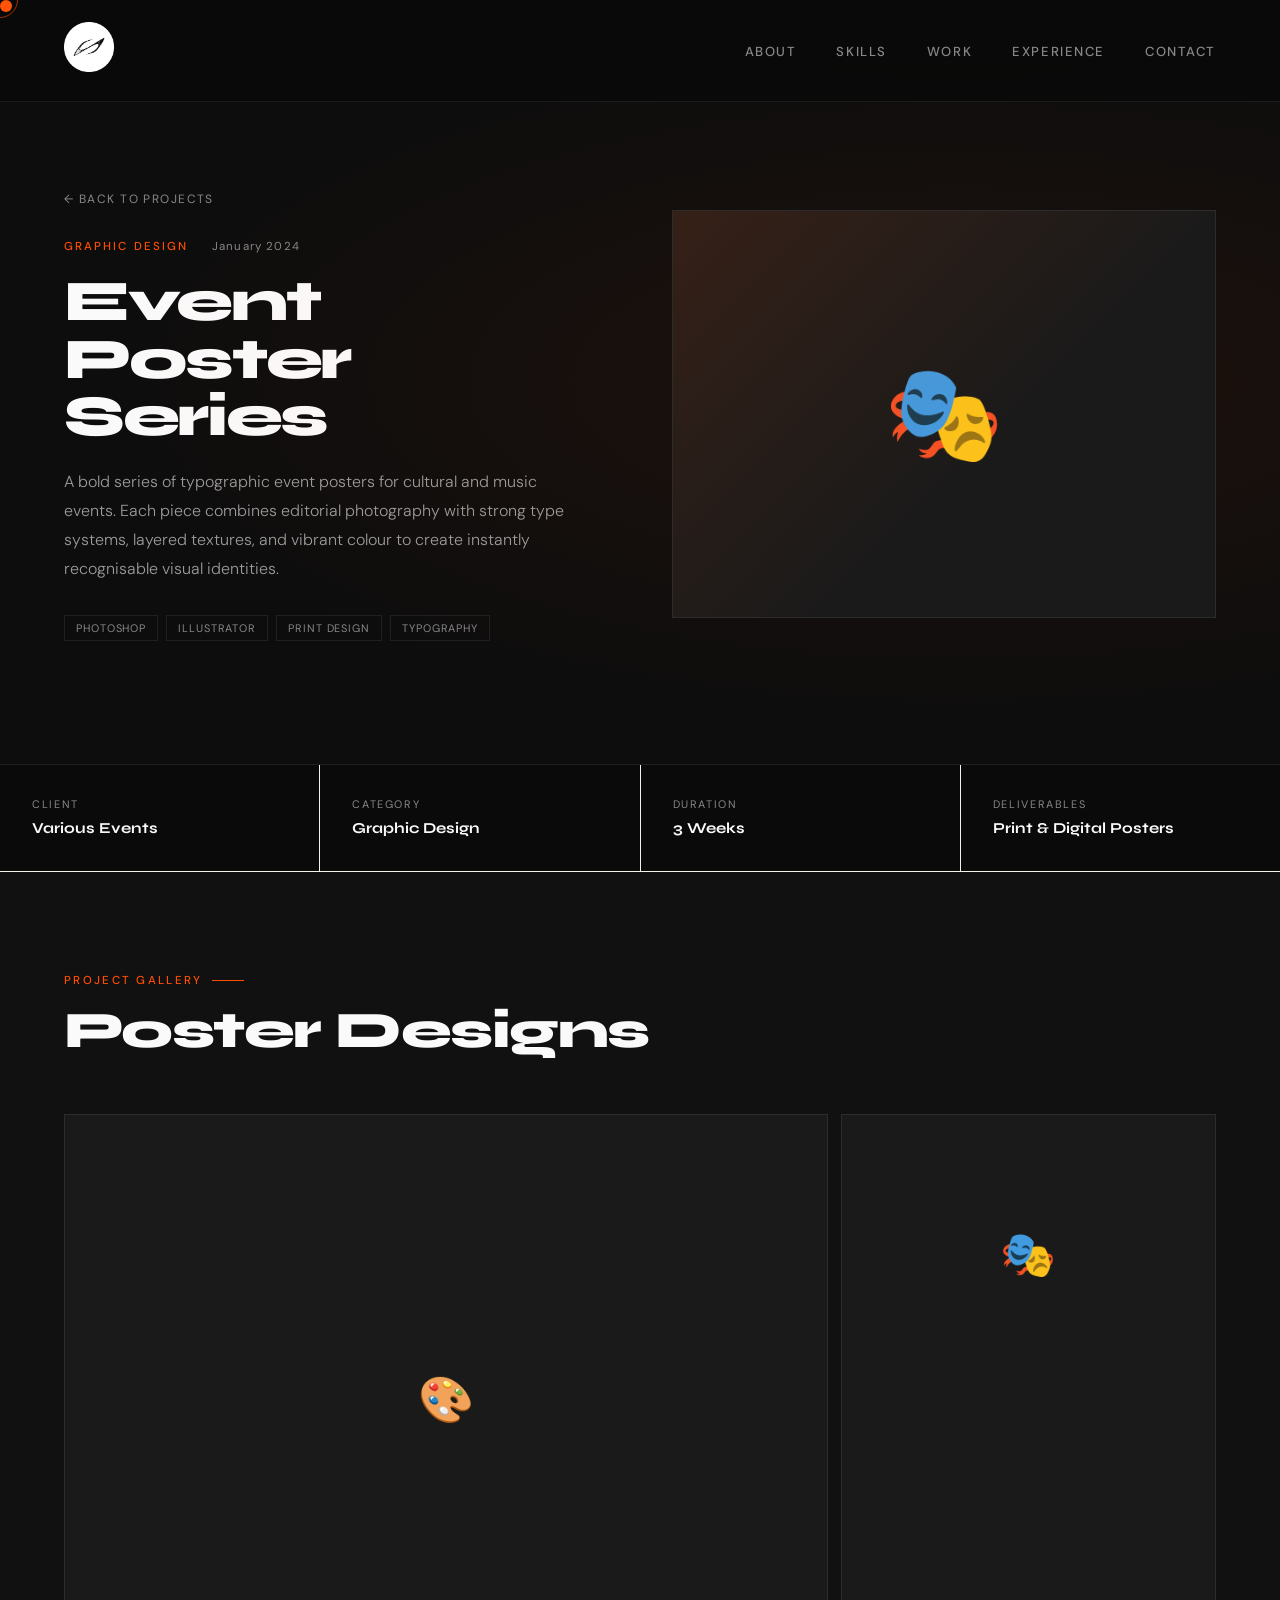
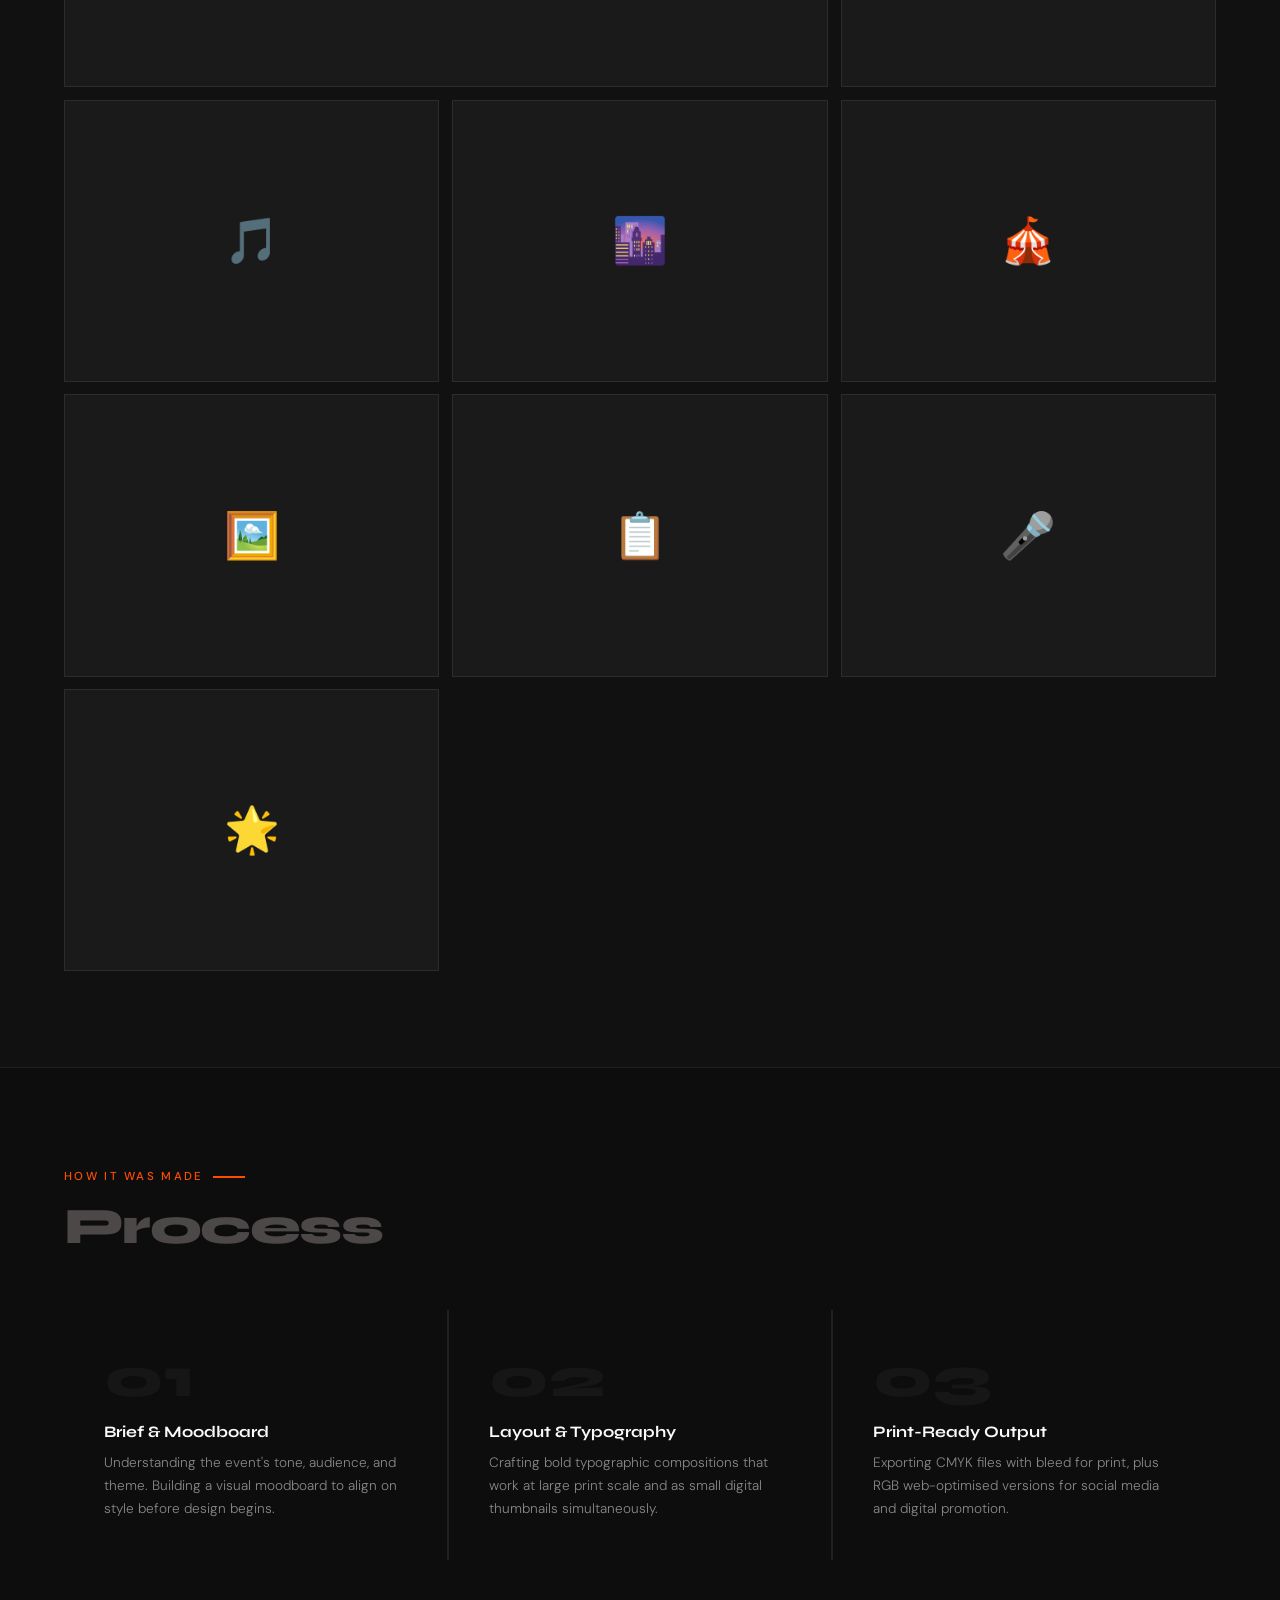
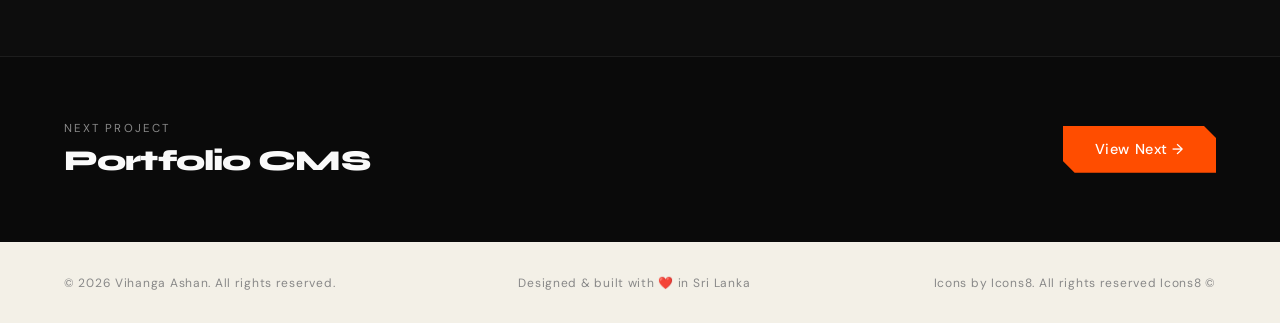
==== project-poster.html @ 842a8f04 "new project htmls" ====
<!DOCTYPE html>
<html lang="en">
<head>
  <meta charset="UTF-8">
  <meta name="viewport" content="width=device-width, initial-scale=1.0">
  <title>Event Poster Series — Vihanga Ashan</title>
  <link href="https://fonts.googleapis.com/css2?family=Syne:wght@400;700;800&family=DM+Sans:ital,wght@0,300;0,400;0,500;1,300&display=swap" rel="stylesheet">
  <link rel="stylesheet" href="stylem.css">
  <link rel="stylesheet" href="project-page.css">
  <link rel="icon" type="image/png" href="Asset 1.png">
</head>
<body>

  <div class="cursor" id="cursor"></div>
  <div class="cursor-ring" id="cursorRing"></div>

  <nav>
    <a href="index.html" class="nav-logo"><img src="Asset 1.png" width="50px" height="50px"></a>
    <ul class="nav-links" id="navLinks">
      <li><a href="index.html#about" onclick="closeMenu()">About</a></li>
      <li><a href="index.html#skills" onclick="closeMenu()">Skills</a></li>
      <li><a href="index.html#projects" onclick="closeMenu()">Work</a></li>
      <li><a href="index.html#experience" onclick="closeMenu()">Experience</a></li>
      <li><a href="index.html#contact" onclick="closeMenu()">Contact</a></li>
    </ul>
    <button class="hamburger" id="hamburger" aria-label="Toggle menu">
      <span></span><span></span><span></span>
    </button>
  </nav>

  <!-- PROJECT HERO -->
  <header class="pj-hero">
    <div class="pj-hero-inner">
      <a href="index.html#projects" class="pj-back">← Back to Projects</a>
      <div class="pj-meta">
        <span class="pj-type">Graphic Design</span>
        <span class="pj-date">January 2024</span>
      </div>
      <h1 class="pj-title">Event Poster Series</h1>
      <p class="pj-desc">A bold series of typographic event posters for cultural and music events. Each piece combines editorial photography with strong type systems, layered textures, and vibrant colour to create instantly recognisable visual identities.</p>
      <div class="pj-tags"><span class="project-tag">Photoshop</span> <span class="project-tag">Illustrator</span> <span class="project-tag">Print Design</span> <span class="project-tag">Typography</span></div>
    </div>
    <div class="pj-cover">🎭</div>
  </header>

  <!-- OVERVIEW -->
  <div class="pj-overview">
    <div class="pj-ov-item"><div class="pj-ov-label">Client</div><div class="pj-ov-val">Various Events</div></div>
<div class="pj-ov-item"><div class="pj-ov-label">Category</div><div class="pj-ov-val">Graphic Design</div></div>
<div class="pj-ov-item"><div class="pj-ov-label">Duration</div><div class="pj-ov-val">3 Weeks</div></div>
<div class="pj-ov-item"><div class="pj-ov-label">Deliverables</div><div class="pj-ov-val">Print & Digital Posters</div></div>
  </div>

  <!-- GALLERY -->
  <section class="pj-gallery-section">
    <div class="section-label">Project Gallery</div>
    <h2 class="section-title pj-gallery-title">Poster Designs</h2>
    <div class="pj-gallery">
      <div class="pj-gallery-item" onclick="openLb(0,galleryItems)" title="Music Festival Poster — Main"><div class="pj-gallery-inner">🎨</div><div class="pj-gallery-cap">Music Festival Poster — Main</div></div>
<div class="pj-gallery-item" onclick="openLb(1,galleryItems)" title="Theatre Night Poster"><div class="pj-gallery-inner">🎭</div><div class="pj-gallery-cap">Theatre Night Poster</div></div>
<div class="pj-gallery-item" onclick="openLb(2,galleryItems)" title="Concert Series — Vol. 1"><div class="pj-gallery-inner">🎵</div><div class="pj-gallery-cap">Concert Series — Vol. 1</div></div>
<div class="pj-gallery-item" onclick="openLb(3,galleryItems)" title="City Arts Poster"><div class="pj-gallery-inner">🌆</div><div class="pj-gallery-cap">City Arts Poster</div></div>
<div class="pj-gallery-item" onclick="openLb(4,galleryItems)" title="Cultural Fair Poster"><div class="pj-gallery-inner">🎪</div><div class="pj-gallery-cap">Cultural Fair Poster</div></div>
<div class="pj-gallery-item" onclick="openLb(5,galleryItems)" title="Art Exhibition Flyer"><div class="pj-gallery-inner">🖼️</div><div class="pj-gallery-cap">Art Exhibition Flyer</div></div>
<div class="pj-gallery-item" onclick="openLb(6,galleryItems)" title="Event Program Cover"><div class="pj-gallery-inner">📋</div><div class="pj-gallery-cap">Event Program Cover</div></div>
<div class="pj-gallery-item" onclick="openLb(7,galleryItems)" title="Open Mic Night Poster"><div class="pj-gallery-inner">🎤</div><div class="pj-gallery-cap">Open Mic Night Poster</div></div>
<div class="pj-gallery-item" onclick="openLb(8,galleryItems)" title="Gala Dinner Invitation"><div class="pj-gallery-inner">🌟</div><div class="pj-gallery-cap">Gala Dinner Invitation</div></div>
    </div>
  </section>

  <!-- PROCESS -->
  <section class="pj-process-section">
    <div class="section-label">How It Was Made</div>
    <h2 class="section-title">Process</h2>
    <div class="pj-process-grid">
      <div class="pj-step"><div class="pj-step-num">01</div><div class="pj-step-title">Brief & Moodboard</div><div class="pj-step-desc">Understanding the event's tone, audience, and theme. Building a visual moodboard to align on style before design begins.</div></div>
<div class="pj-step"><div class="pj-step-num">02</div><div class="pj-step-title">Layout & Typography</div><div class="pj-step-desc">Crafting bold typographic compositions that work at large print scale and as small digital thumbnails simultaneously.</div></div>
<div class="pj-step"><div class="pj-step-num">03</div><div class="pj-step-title">Print-Ready Output</div><div class="pj-step-desc">Exporting CMYK files with bleed for print, plus RGB web-optimised versions for social media and digital promotion.</div></div>
    </div>
  </section>

  <!-- NEXT PROJECT -->
  <div class="pj-next">
    <div>
      <div class="pj-next-label">Next Project</div>
      <div class="pj-next-title">Portfolio CMS</div>
    </div>
    <a href="project-cms.html" class="btn-primary">View Next →</a>
  </div>

  <!-- LIGHTBOX -->
  <div class="pj-lightbox" id="lightbox" onclick="closeLightbox()">
    <button class="pj-lb-close" onclick="closeLightbox()">✕</button>
    <button class="pj-lb-prev" onclick="event.stopPropagation();shiftLb(-1)">‹</button>
    <div class="pj-lb-img" id="lbImg"></div>
    <button class="pj-lb-next" onclick="event.stopPropagation();shiftLb(1)">›</button>
    <div class="pj-lb-caption" id="lbCaption"></div>
  </div>

  <footer>
    <p>© 2026 Vihanga Ashan. All rights reserved.</p>
    <p>Designed &amp; built with ❤️ in Sri Lanka</p>
    <p>Icons by Icons8. All rights reserved Icons8 &copy;</p>
  </footer>

  
<script>const galleryItems = [{"emoji": "\ud83c\udfa8", "caption": "Music Festival Poster \u2014 Main"}, {"emoji": "\ud83c\udfad", "caption": "Theatre Night Poster"}, {"emoji": "\ud83c\udfb5", "caption": "Concert Series \u2014 Vol. 1"}, {"emoji": "\ud83c\udf06", "caption": "City Arts Poster"}, {"emoji": "\ud83c\udfaa", "caption": "Cultural Fair Poster"}, {"emoji": "\ud83d\uddbc\ufe0f", "caption": "Art Exhibition Flyer"}, {"emoji": "\ud83d\udccb", "caption": "Event Program Cover"}, {"emoji": "\ud83c\udfa4", "caption": "Open Mic Night Poster"}, {"emoji": "\ud83c\udf1f", "caption": "Gala Dinner Invitation"}];</script>
<script src="por.js"></script>
  <script src="project-page.js"></script>
</body>
</html>
---- stylem.css ----
*, *::before, *::after { box-sizing: border-box; margin: 0; padding: 0; }

  :root {
    --charcoal: #2a2529;
    --paleivory: #F3F0E7;
    --valco: #b2b0aa;
    --accent: #ff4d00;
    --cloudwhite: #fafafa;
    --accent2: #ffd700;
    --muted: #2a2a2a;
    --gray: #888;
    --card-bg: #111;
    --border: rgba(255,255,255,0.08);
  }

  html { scroll-behavior: smooth; }

  body {
    font-family: 'DM Sans', sans-serif;
    background: var(--paleivory);
    color: var(--charcoal);
    overflow-x: hidden;
    cursor: none;
  }

  /* Custom cursor */
  .cursor {
    width: 12px; height: 12px;
    background: var(--accent);
    border-radius: 50%;
    position: fixed;
    pointer-events: none;
    z-index: 9999;
    transition: transform 0.1s ease;
    mix-blend-mode: screen;
  }
  .cursor-ring {
    width: 36px; height: 36px;
    border: 1.5px solid var(--accent);
    border-radius: 50%;
    position: fixed;
    pointer-events: none;
    z-index: 9998;
    transition: all 0.18s ease;
    opacity: 0.6;
  }

  /* Nav */
  nav {
    position: fixed; top: 0; left: 0; right: 0;
    z-index: 100;
    display: flex; justify-content: space-between; align-items: center;
    padding: 1.4rem 4rem;
    background: rgba(10,10,10,0.85);
    backdrop-filter: blur(12px);
    -webkit-backdrop-filter: blur(12px);
    border-bottom: 1px solid var(--border);
  }
  .nav-logo {
    font-family: 'Syne', sans-serif;
    font-size: 1.3rem;
    font-weight: 800;
    letter-spacing: -0.02em;
    color: var(--white);
    text-decoration: none;
  }
  .nav-logo span { color: var(--accent); }
  .nav-links { display: flex; gap: 2.5rem; list-style: none; }
  .nav-links a {
    font-size: 0.82rem;
    font-weight: 500;
    letter-spacing: 0.12em;
    text-transform: uppercase;
    color: var(--gray);
    text-decoration: none;
    transition: color 0.2s;
  }
  .nav-links a:hover { color: var(--accent); }

  /* Hamburger for mobile */
  .hamburger {
    display: none;
    flex-direction: column;
    gap: 5px;
    background: none;
    border: none;
    cursor: pointer;
    padding: 4px;
  }
  .hamburger span {
    display: block;
    width: 24px; height: 1.5px;
    background: var(--white);
    transition: all 0.3s;
  }

  /* Hero */
  .hero {
    min-height: 100vh;
    display: flex; align-items: center;
    padding: 8rem 4rem 4rem;
    position: relative;
    overflow: hidden;
  }
  .hero-bg-png {
    position: absolute;
    top: 39%;
    left: 34%;
    transform: translate(-50%, -50%);
    
    width: 521px;
    height: 283px;

    background: url("background.png") no-repeat center/cover;
    
    white-space: nowrap;
    pointer-events: none;
    letter-spacing: -0.04em;
    user-select: none;
}
/* Tablet */
@media (max-width: 900px) {
  .hero-bg-png {
    width: min(90vw, 420px);
    height: calc(min(90vw, 420px) * (283 / 521));
    top: auto;
    bottom: 6%;
    left: 50%;
    transform: translateX(-50%);
    opacity: 0.45;
  }
}
@media (max-width: 414px) {
  .hero-bg-png {
    width: 340px;
    height: calc(340px * (283 / 521)); /* = ~184px */
    bottom: 4%;
    left: 50%;
    transform: translateX(-50%);
    opacity: 0.3;
  }
}

/* Mobile */
@media (max-width: 600px) {
  .hero-bg-png {
    width: min(95vw, 340px);
    height: calc(min(95vw, 340px) * (283 / 521));
    bottom: 4%;
    right: 100%;
    opacity: 0.3;
  }
}

/* Small mobile */
@media (max-width: 380px) {
  .hero-bg-png {
    width: 92vw;
    height: calc(92vw * (283 / 521));
    bottom: 50%;
    opacity: 0.2;
  }
}

.hero-bg-png::before {
    content: "";
    position: absolute;
    top: 0; left: 0;
    width: 100%; height: 100%;
    background-color: rgba(255, 255, 255, 0); /* white overlay with 10% opacity */
}

  .hero-content { position: relative; z-index: 2; max-width: 900px; }
  .hero-tag {
    display: inline-flex; align-items: center; gap: 0.5rem;
    font-size: 0.75rem;
    letter-spacing: 0.18em;
    text-transform: uppercase;
    color: var(--accent);
    margin-bottom: 2rem;
    font-weight: 500;
  }
  .hero-tag::before {
    content: '';
    display: block;
    width: 24px; height: 1.5px;
    background: var(--accent);
  }
  .hero-name {
    font-family: 'Syne', sans-serif;
    font-size: clamp(3.5rem, 8vw, 8rem);
    font-weight: 800;
    line-height: 0.92;
    letter-spacing: -0.04em;
    margin-bottom: 1.5rem;
  }
  .hero-name .line2 { color: var(--accent); }
  .hero-desc {
    font-size: 1.1rem;
    color: var(--gray);
    max-width: 480px;
    line-height: 1.7;
    margin-bottom: 3rem;
    font-weight: 300;
  }
  .hero-cta { display: flex; gap: 1rem; align-items: center; flex-wrap: wrap; }
  .btn-primary {
    display: inline-flex; align-items: center; gap: 0.5rem;
    padding: 0.9rem 2rem;
    background: var(--accent);
    color: #fff;
    font-family: 'DM Sans', sans-serif;
    font-size: 0.9rem;
    font-weight: 500;
    text-decoration: none;
    letter-spacing: 0.04em;
    transition: all 0.22s ease;
    clip-path: polygon(0 0, calc(100% - 12px) 0, 100% 12px, 100% 100%, 12px 100%, 0 calc(100% - 12px));
  }
  .btn-primary:hover { background: var(--accent2); color: var(--black); transform: translateY(-2px); }
  .btn-secondary {
    display: inline-flex; align-items: center; gap: 0.5rem;
    padding: 0.9rem 2rem;
    border: 1.5px solid rgba(255,255,255,0.2);
    color: var(--white);
    font-family: 'DM Sans', sans-serif;
    font-size: 0.9rem;
    font-weight: 400;
    text-decoration: none;
    letter-spacing: 0.04em;
    transition: all 0.22s ease;
  }
  .btn-secondary:hover { border-color: var(--white); transform: translateY(-2px); }

  .hero-stats {
    margin: right 0px;
    right: 4rem; bottom: 4rem;
    display: flex; flex-direction: column; gap: 2rem;
    
  }
  .stat-item { text-align: right; }
  .stat-num {
    font-family: 'Syne', sans-serif;
    font-size: 4rem;
    font-weight: 800;
    color: var(--white);
    line-height: 1;
  }
  .stat-num span { color: var(--accent); }
  .stat-label { font-size: 0.75rem; letter-spacing: 0.1em; text-transform: uppercase; color: var(--gray); margin-top: 0.2rem; }
  .align {padding-right: 0%; padding-left: 28%;}

  /* Sections */
  section { padding: 7rem 4rem; }
  .section-label {
    display: inline-flex; align-items: center; gap: 0.6rem;
    font-size: 0.72rem;
    letter-spacing: 0.2em;
    text-transform: uppercase;
    color: var(--accent);
    font-weight: 500;
    margin-bottom: 1rem;
  }
  .section-label::after {
    content: '';
    display: block;
    width: 32px; height: 1.5px;
    background: var(--accent);
  }
  .section-title {
    font-family: 'Syne', sans-serif;
    font-size: clamp(2.2rem, 4vw, 3.8rem);
    font-weight: 800;
    letter-spacing: -0.03em;
    line-height: 1.05;
    margin-bottom: 3.5rem;
    color: #4c4848;
  }

  /* About */
  #about { background: #0d0d0d; }
  .about-grid {
    display: grid;
    grid-template-columns: 1fr 1fr;
    gap: 5rem;
    align-items: start;
  }
  .about-text p {
    font-size: 1.05rem;
    color: rgba(245,240,232,0.7);
    line-height: 1.8;
    font-weight: 300;
    margin-bottom: 1.5rem;
  }
  .about-text p strong { color: var(--white); font-weight: 500; }
  .about-facts { display: flex; flex-direction: column; gap: 1px; }
  .fact-row {
    display: flex; justify-content: space-between; align-items: baseline;
    padding: 1.1rem 0;
    border-bottom: 1px solid var(--border);
  }
  .fact-key { font-size: 0.78rem; letter-spacing: 0.1em; text-transform: uppercase; color: var(--paleivory); }
  .fact-val { font-size: 0.95rem; font-weight: 400; color: var(--valco); }
  .fact-val .tag {
    display: inline-block;
    padding: 0.2rem 0.6rem;
    background: rgba(255,77,0,0.12);
    border: 1px solid rgba(255,77,0,0.3);
    color: var(--accent);
    font-size: 0.72rem;
    letter-spacing: 0.08em;
    text-transform: uppercase;
    margin-left: 0.4rem;
  }

  /* Skills */
  #skills { background: var(--black); }
  .skills-grid {
    display: grid;
    grid-template-columns: repeat(3, 1fr);
    gap: 1.5px;
    background: var(--border);
    border: 1.5px solid var(--border);
  }
  .skill-card {
    background: var(--black);
    padding: 2.2rem;
    transition: background 0.25s ease;
    position: relative;
    overflow: hidden;
  }
  .skill-card::before {
    content: '';
    position: absolute;
    top: 0; left: 0;
    width: 3px; height: 0;
    background: var(--accent);
    transition: height 0.3s ease;
  }
  .skill-card:hover::before { height: 100%; }
  .skill-card:hover { background: #111; color: var(--paleivory); }
  .skill-icon { font-size: 1.8rem; margin-bottom: 1.2rem; }
  .skill-name {
    font-family: 'Syne', sans-serif;
    font-size: 1rem;
    font-weight: 700;
    margin-bottom: 0.6rem;
    color: var(--white);
  }
  .skill-desc { font-size: 0.82rem; color: var(--gray); line-height: 1.6; }
  .skill-bar-wrap { margin-top: 1rem; background: rgba(255,255,255,0.07); height: 2px; }
  .skill-bar {
    height: 100%;
    background: linear-gradient(90deg, var(--accent), var(--accent2));
    transition: width 1.5s cubic-bezier(0.4,0,0.2,1);
    width: 0;
  }

  /* Projects */
  #projects { background: #0a0a0a; }
  .projects-grid { display: grid; grid-template-columns: repeat(2, 1fr); gap: 2px; background: var(--border); }
  .project-card {
    background: var(--card-bg);
    padding: 2.5rem;
    position: relative;
    overflow: hidden;
    transition: background 0.25s;
  }
  .project-card.featured {
    grid-column: 1 / -1;
    display: grid;
    grid-template-columns: 1fr 1fr;
    gap: 3rem;
    align-items: center;
    padding: 3.5rem;
  }
  .project-card:hover { background: #161616; }
  .project-num {
    font-family: 'Syne', sans-serif;
    font-size: 4rem;
    font-weight: 800;
    color: #312f2c;
    line-height: 1;
    margin-bottom: 1.5rem;
  }
  .project-type {
    font-size: 0.7rem;
    letter-spacing: 0.15em;
    text-transform: uppercase;
    color: var(--accent);
    margin-bottom: 0.8rem;
    font-weight: 500;
  }
  .project-title {
    font-family: 'Syne', sans-serif;
    font-size: 1.5rem;
    font-weight: 700;
    letter-spacing: -0.02em;
    margin-bottom: 1rem;
    color: var(--cloudwhite);
    line-height: 1.2;
  }
  .featured .project-title { font-size: 2.2rem; }
  .project-desc { font-size: 0.88rem; color: var(--gray); line-height: 1.7; margin-bottom: 1.5rem; font-weight: 300; }
  .project-tags { display: flex; flex-wrap: wrap; gap: 0.5rem; }
  .project-tag {
    font-size: 0.68rem;
    letter-spacing: 0.08em;
    text-transform: uppercase;
    padding: 0.3rem 0.7rem;
    border: 1px solid var(--border);
    color: var(--gray);
  }
  .project-arrow {
    position: absolute;
    bottom: 2rem; right: 2rem;
    width: 40px; height: 40px;
    border: 1.5px solid var(--border);
    display: flex; align-items: center; justify-content: center;
    font-size: 1.1rem;
    color: var(--gray);
    transition: all 0.25s;
  }
  .project-card:hover .project-arrow { border-color: var(--accent); color: var(--accent); transform: translate(2px, -2px); }
  .project-preview {
    background: #1a1a1a;
    aspect-ratio: 16/9;
    display: flex; align-items: center; justify-content: center;
    font-size: 3rem;
    position: relative;
    overflow: hidden;
  }
  .project-preview::after {
    content: '';
    position: absolute;
    inset: 0;
    background: linear-gradient(135deg, rgba(255,77,0,0.15) 0%, transparent 60%);
  }

  /* Experience */
  #experience { background: #0d0d0d; }
  .exp-list { display: flex; flex-direction: column; }
  .exp-item {
    display: grid;
    grid-template-columns: 1fr 2fr auto;
    gap: 3rem;
    align-items: start;
    padding: 2.5rem 0;
    border-bottom: 1px solid var(--border);
  }
  .exp-item:first-child { border-top: 1px solid var(--border); }
  .exp-year {
    font-family: 'Syne', sans-serif;
    font-size: 0.8rem;
    letter-spacing: 0.08em;
    color: var(--gray);
    margin-top: 0.2rem;
    font-weight: 400;
  }
  .exp-role {
    font-family: 'Syne', sans-serif;
    font-size: 1.2rem;
    font-weight: 700;
    letter-spacing: -0.01em;
    color: var(--white);
    margin-bottom: 0.3rem;
  }
  .exp-company {
    font-size: 0.82rem;
    color: var(--accent);
    margin-bottom: 0.7rem;
    font-weight: 400;
    letter-spacing: 0.04em;
  }
  .exp-detail { font-size: 0.85rem; color: var(--gray); line-height: 1.6; font-weight: 300; }
  .exp-badge {
    font-size: 0.68rem;
    letter-spacing: 0.12em;
    text-transform: uppercase;
    padding: 0.35rem 0.8rem;
    border: 1px solid var(--border);
    color: var(--gray);
    align-self: start;
    white-space: nowrap;
  }

  /* Contact */
  #contact { background: var(--black); text-align: center; }
  .contact-inner { max-width: 700px; margin: 0 auto; }
  .contact-big {
    font-family: 'Syne', sans-serif;
    font-size: clamp(3rem, 7vw, 6rem);
    font-weight: 800;
    letter-spacing: -0.04em;
    line-height: 0.95;
    margin-bottom: 2rem;
  }
  .contact-big .highlight { color: var(--accent); }
  .contact-sub { font-size: 1rem; color: var(--gray); margin-bottom: 3rem; font-weight: 300; }
  .contact-links { display: flex; justify-content: center; gap: 1.5rem; flex-wrap: wrap; }
  .contact-link {
    display: inline-flex; align-items: center; gap: 0.5rem;
    font-size: 0.82rem;
    letter-spacing: 0.1em;
    text-transform: uppercase;
    color: var(--gray);
    text-decoration: none;
    transition: color 0.2s;
    padding-bottom: 0.2rem;
    border-bottom: 1px solid transparent;
  }
  .contact-link:hover { color: var(--white); border-bottom-color: var(--accent); }

  /* Footer */
  footer {
    padding: 2rem 4rem;
    border-top: 1px solid var(--border);
    display: flex; justify-content: space-between; align-items: center;
  }
  footer p { font-size: 0.75rem; letter-spacing: 0.06em; color: var(--gray); }
  footer a { color: var(--accent); text-decoration: none; }

  /* Animations */
  @keyframes fadeUp {
    from { opacity: 0; transform: translateY(30px); }
    to { opacity: 1; transform: translateY(0); }
  }
  .fade-up { animation: fadeUp 0.8s ease forwards; opacity: 0; }
  .delay-1 { animation-delay: 0.15s; }
  .delay-2 { animation-delay: 0.3s; }
  .delay-3 { animation-delay: 0.45s; }
  .delay-4 { animation-delay: 0.6s; }
  .delay-5 { animation-delay: 0.75s; }

  @keyframes fadeup1{
    from {opacity: 0;transform: translateY(40px);}
    to {opacity: 1; transform: translateY(0);}
  }
  .fade-up1{ animation: fadeup1 0.8s ease forwards;opacity: 0;}
  .delay-6 { animation-delay: 0.5s;}

  /* Scroll reveal */
  .reveal { opacity: 0; transform: translateY(24px); transition: opacity 0.7s ease, transform 0.7s ease; }
  .reveal.visible { opacity: 1; transform: none; }

  /* Responsive */
  @media (max-width: 900px) {
    nav { padding: 1.2rem 1.5rem; }
    .nav-links { display: none; }
    .hamburger { display: flex; }
    .nav-links.open {
      display: flex;
      flex-direction: column;
      position: fixed;
      top: 60px; left: 0; right: 0;
      background: rgba(10,10,10,0.97);
      padding: 2rem;
      gap: 1.5rem;
      border-bottom: 1px solid var(--border);
    }
    section { padding: 5rem 1.5rem; }
    .hero { padding: 6rem 1.5rem 3rem; }
    .hero-stats { position: static; flex-direction: row; justify-content: flex-start; margin-top: 3rem; gap: 2.5rem; }
    .stat-item { text-align: left; }
    .about-grid { grid-template-columns: 1fr; gap: 3rem; }
    .skills-grid { grid-template-columns: repeat(2, 1fr); }
    .projects-grid { grid-template-columns: 1fr; }
    .project-card.featured { grid-column: auto; grid-template-columns: 1fr; }
    .exp-item { grid-template-columns: 1fr; gap: 0.5rem; }
    .exp-badge { display: none; }
    footer { flex-direction: column; gap: 0.5rem; text-align: center; padding: 1.5rem; }
  }

  @media (max-width: 480px) {
    .skills-grid { grid-template-columns: 1fr; }
    .hero-name { font-size: 3rem; }
    .contact-big { font-size: 2.5rem; }
  }
.btn-download {
  display: inline-flex;
  align-items: center;
  gap: 0.5rem;
  padding: 0.9rem 2rem;
  border: 1.5px solid var(--accent);
  border-radius: 10px 0px 10px 0px;
  corner-shape: bevel;
  color: var(--accent);
  font-family: 'DM Sans', sans-serif;
  font-size: 0.9rem;
  font-weight: 500;
  text-decoration: none;
  letter-spacing: 0.04em;
  transition: all 0.22s ease;
}

.btn-download:hover {
  background: var(--accent);
  color: #fff;
  transform: translateY(-2px);
}

/* Project card as link */
a.project-card {
  text-decoration: none;
  color: inherit;
  display: block;
  cursor: pointer;
}
a.project-card.featured {
  display: grid;
}
---- project-page.css ----
/* ============================================
   PROJECT PAGE CSS — project-page.css
   Works on top of stylem.css
   ============================================ */

/* --- Hero --- */
.pj-hero {
  min-height: 85vh;
  display: grid;
  grid-template-columns: 1fr 1fr;
  align-items: center;
  gap: 4rem;
  padding: 9rem 4rem 5rem;
  background: #0d0d0d;
  border-bottom: 1px solid var(--border);
  position: relative;
  overflow: hidden;
}

.pj-hero::before {
  content: '';
  position: absolute;
  inset: 0;
  background: radial-gradient(ellipse at 75% 50%, rgba(255,77,0,0.07) 0%, transparent 65%);
  pointer-events: none;
}

.pj-back {
  display: inline-flex;
  align-items: center;
  gap: 0.4rem;
  font-size: 0.75rem;
  letter-spacing: 0.12em;
  text-transform: uppercase;
  color: var(--gray);
  text-decoration: none;
  margin-bottom: 2rem;
  transition: color 0.2s;
}
.pj-back:hover { color: var(--accent); }

.pj-meta {
  display: flex;
  align-items: center;
  gap: 1.5rem;
  margin-bottom: 1.2rem;
}

.pj-type {
  font-size: 0.72rem;
  letter-spacing: 0.18em;
  text-transform: uppercase;
  color: var(--accent);
  font-weight: 500;
}

.pj-date {
  font-size: 0.72rem;
  letter-spacing: 0.1em;
  color: var(--gray);
}

.pj-title {
  font-family: 'Syne', sans-serif;
  font-size: clamp(2.2rem, 4.5vw, 4.5rem);
  font-weight: 800;
  letter-spacing: -0.04em;
  line-height: 1.0;
  color: #fafafa;
  margin-bottom: 1.4rem;
}

.pj-desc {
  font-size: 1rem;
  color: rgba(250,250,250,0.6);
  line-height: 1.8;
  font-weight: 300;
  max-width: 500px;
  margin-bottom: 2rem;
}

.pj-tags {
  display: flex;
  flex-wrap: wrap;
  gap: 0.5rem;
}

.pj-cover {
  background: #1a1a1a;
  border: 1px solid var(--border);
  aspect-ratio: 4 / 3;
  display: flex;
  align-items: center;
  justify-content: center;
  font-size: 6rem;
  position: relative;
  overflow: hidden;
}
.pj-cover::after {
  content: '';
  position: absolute;
  inset: 0;
  background: linear-gradient(135deg, rgba(255,77,0,0.12) 0%, transparent 60%);
}
.pj-cover img {
  width: 100%; height: 100%;
  object-fit: cover;
}

/* --- Overview strip --- */
.pj-overview {
  display: grid;
  grid-template-columns: repeat(4, 1fr);
  gap: 1px;
  background: var(--border);
  border-bottom: 1px solid var(--border);
}

.pj-ov-item {
  background: #0a0a0a;
  padding: 2rem;
}

.pj-ov-label {
  font-size: 0.68rem;
  letter-spacing: 0.15em;
  text-transform: uppercase;
  color: var(--gray);
  margin-bottom: 0.5rem;
}

.pj-ov-val {
  font-family: 'Syne', sans-serif;
  font-size: 0.95rem;
  font-weight: 700;
  color: #fafafa;
  line-height: 1.3;
}

/* --- Gallery --- */
.pj-gallery-section {
  padding: 6rem 4rem;
  background: #111;
}

.pj-gallery-title {
  color: #fafafa !important;
}

.pj-gallery {
  display: grid;
  grid-template-columns: repeat(3, 1fr);
  gap: 0.8rem;
  margin-top: 1rem;
}

.pj-gallery-item:first-child { grid-column: span 2; }

.pj-gallery-item {
  background: #1a1a1a;
  border: 1px solid var(--border);
  position: relative;
  overflow: hidden;
  cursor: pointer;
}

.pj-gallery-inner {
  aspect-ratio: 4 / 3;
  display: flex;
  align-items: center;
  justify-content: center;
  font-size: 2.8rem;
  transition: transform 0.4s ease;
  background: #1a1a1a;
}
.pj-gallery-inner img {
  width: 100%; height: 100%;
  object-fit: cover;
  transition: transform 0.4s ease;
}
.pj-gallery-item:hover .pj-gallery-inner,
.pj-gallery-item:hover .pj-gallery-inner img {
  transform: scale(1.05);
}

.pj-gallery-cap {
  position: absolute;
  bottom: 0; left: 0; right: 0;
  background: rgba(0,0,0,0.7);
  color: #fafafa;
  font-size: 0.75rem;
  letter-spacing: 0.05em;
  padding: 0.6rem 0.9rem;
  opacity: 0;
  transition: opacity 0.3s;
}
.pj-gallery-item:hover .pj-gallery-cap { opacity: 1; }

/* --- Process --- */
.pj-process-section {
  padding: 6rem 4rem;
  background: #0d0d0d;
  border-top: 1px solid var(--border);
}

.pj-process-grid {
  display: grid;
  grid-template-columns: repeat(3, 1fr);
  gap: 2px;
  background: var(--border);
  margin-top: 3rem;
}

.pj-step {
  background: #0d0d0d;
  padding: 2.5rem;
  position: relative;
  overflow: hidden;
  transition: background 0.25s;
}
.pj-step:hover { background: #161616; }
.pj-step::before {
  content: '';
  position: absolute;
  top: 0; left: 0;
  width: 3px; height: 0;
  background: var(--accent);
  transition: height 0.35s ease;
}
.pj-step:hover::before { height: 100%; }

.pj-step-num {
  font-family: 'Syne', sans-serif;
  font-size: 3.5rem;
  font-weight: 800;
  color: rgba(255,255,255,0.04);
  line-height: 1;
  margin-bottom: 1rem;
}

.pj-step-title {
  font-family: 'Syne', sans-serif;
  font-size: 1rem;
  font-weight: 700;
  color: #fafafa;
  margin-bottom: 0.6rem;
}

.pj-step-desc {
  font-size: 0.85rem;
  color: var(--gray);
  line-height: 1.7;
  font-weight: 300;
}

/* --- Next Project --- */
.pj-next {
  padding: 4rem;
  background: #0a0a0a;
  border-top: 1px solid var(--border);
  display: flex;
  justify-content: space-between;
  align-items: center;
  gap: 2rem;
}

.pj-next-label {
  font-size: 0.72rem;
  letter-spacing: 0.18em;
  text-transform: uppercase;
  color: var(--gray);
  margin-bottom: 0.4rem;
}

.pj-next-title {
  font-family: 'Syne', sans-serif;
  font-size: 1.8rem;
  font-weight: 800;
  letter-spacing: -0.03em;
  color: #fafafa;
}

/* --- Lightbox --- */
.pj-lightbox {
  position: fixed;
  inset: 0;
  background: rgba(0,0,0,0.95);
  z-index: 2000;
  display: flex;
  align-items: center;
  justify-content: center;
  opacity: 0;
  pointer-events: none;
  transition: opacity 0.3s ease;
  backdrop-filter: blur(6px);
}
.pj-lightbox.open {
  opacity: 1;
  pointer-events: all;
}

.pj-lb-img {
  font-size: 8rem;
  max-width: 80vw;
  max-height: 75vh;
  display: flex;
  align-items: center;
  justify-content: center;
}
.pj-lb-img img {
  max-width: 80vw;
  max-height: 75vh;
  object-fit: contain;
}

.pj-lb-close {
  position: absolute;
  top: 1.5rem; right: 1.5rem;
  width: 44px; height: 44px;
  background: rgba(255,255,255,0.08);
  border: 1px solid rgba(255,255,255,0.15);
  color: #fafafa;
  font-size: 1rem;
  cursor: pointer;
  display: flex; align-items: center; justify-content: center;
  transition: all 0.2s;
}
.pj-lb-close:hover { background: var(--accent); border-color: var(--accent); }

.pj-lb-prev, .pj-lb-next {
  position: absolute;
  top: 50%;
  transform: translateY(-50%);
  width: 52px; height: 52px;
  background: rgba(255,255,255,0.06);
  border: 1px solid rgba(255,255,255,0.12);
  color: #fafafa;
  font-size: 2rem;
  cursor: pointer;
  display: flex; align-items: center; justify-content: center;
  transition: all 0.2s;
  line-height: 1;
}
.pj-lb-prev { left: 1.5rem; }
.pj-lb-next { right: 1.5rem; }
.pj-lb-prev:hover, .pj-lb-next:hover { background: var(--accent); border-color: var(--accent); }

.pj-lb-caption {
  position: absolute;
  bottom: 2rem; left: 50%;
  transform: translateX(-50%);
  font-size: 0.8rem;
  letter-spacing: 0.08em;
  color: var(--gray);
  white-space: nowrap;
}

/* --- Responsive --- */
@media (max-width: 900px) {
  .pj-hero {
    grid-template-columns: 1fr;
    padding: 7rem 1.5rem 3.5rem;
    min-height: auto;
    gap: 2.5rem;
  }
  .pj-cover { aspect-ratio: 16/9; font-size: 4rem; }
  .pj-overview { grid-template-columns: repeat(2, 1fr); }
  .pj-gallery-section, .pj-process-section { padding: 4rem 1.5rem; }
  .pj-gallery { grid-template-columns: repeat(2, 1fr); }
  .pj-gallery-item:first-child { grid-column: span 2; }
  .pj-process-grid { grid-template-columns: 1fr; }
  .pj-next { flex-direction: column; align-items: flex-start; padding: 3rem 1.5rem; }
}

@media (max-width: 600px) {
  .pj-hero { padding: 6rem 1.2rem 3rem; }
  .pj-title { font-size: clamp(1.9rem, 8vw, 2.6rem); }
  .pj-gallery-section, .pj-process-section { padding: 3rem 1.2rem; }
  .pj-gallery { grid-template-columns: 1fr; }
  .pj-gallery-item:first-child { grid-column: span 1; }
  .pj-overview { grid-template-columns: 1fr 1fr; }
  .pj-next { padding: 2.5rem 1.2rem; }
  .pj-next-title { font-size: 1.3rem; }
  .pj-lb-prev { left: 0.4rem; }
  .pj-lb-next { right: 0.4rem; }
}

@media (max-width: 380px) {
  .pj-overview { grid-template-columns: 1fr; }
  .pj-next .btn-primary { width: 100%; justify-content: center; }
}
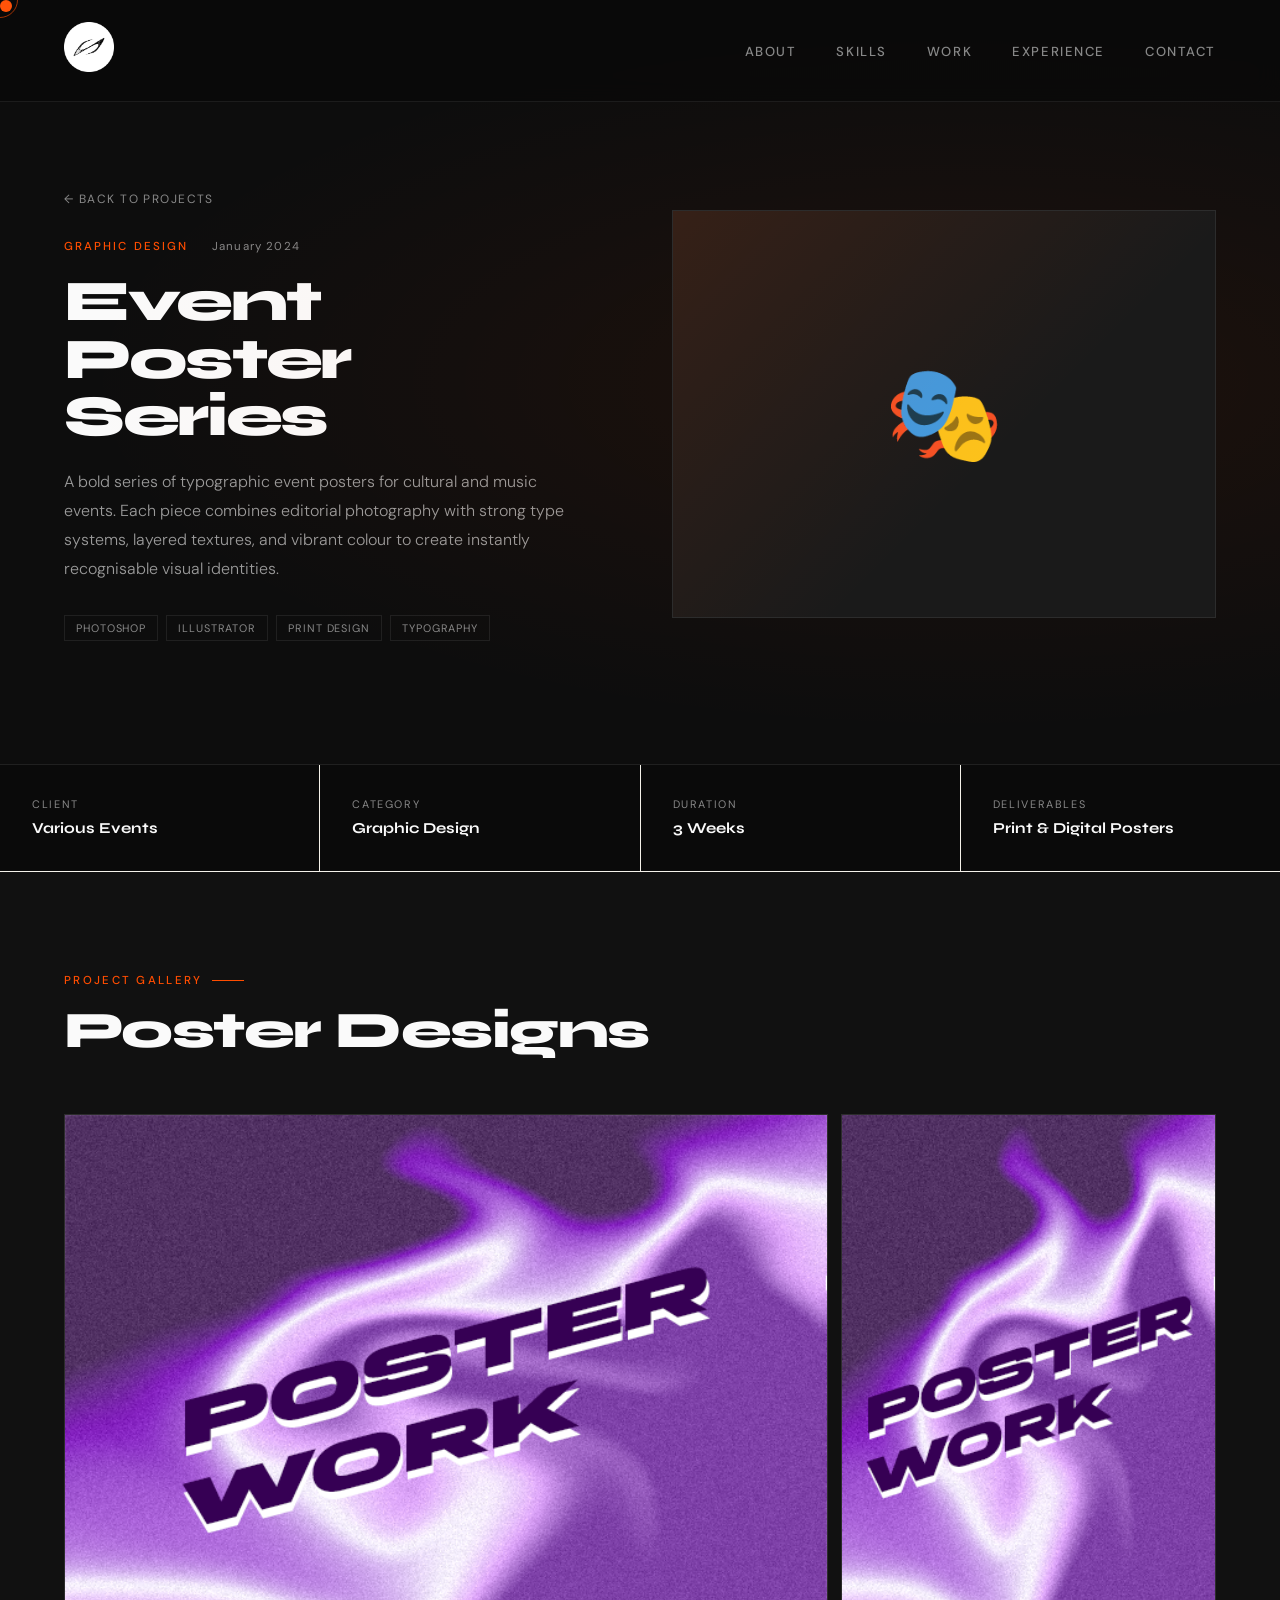
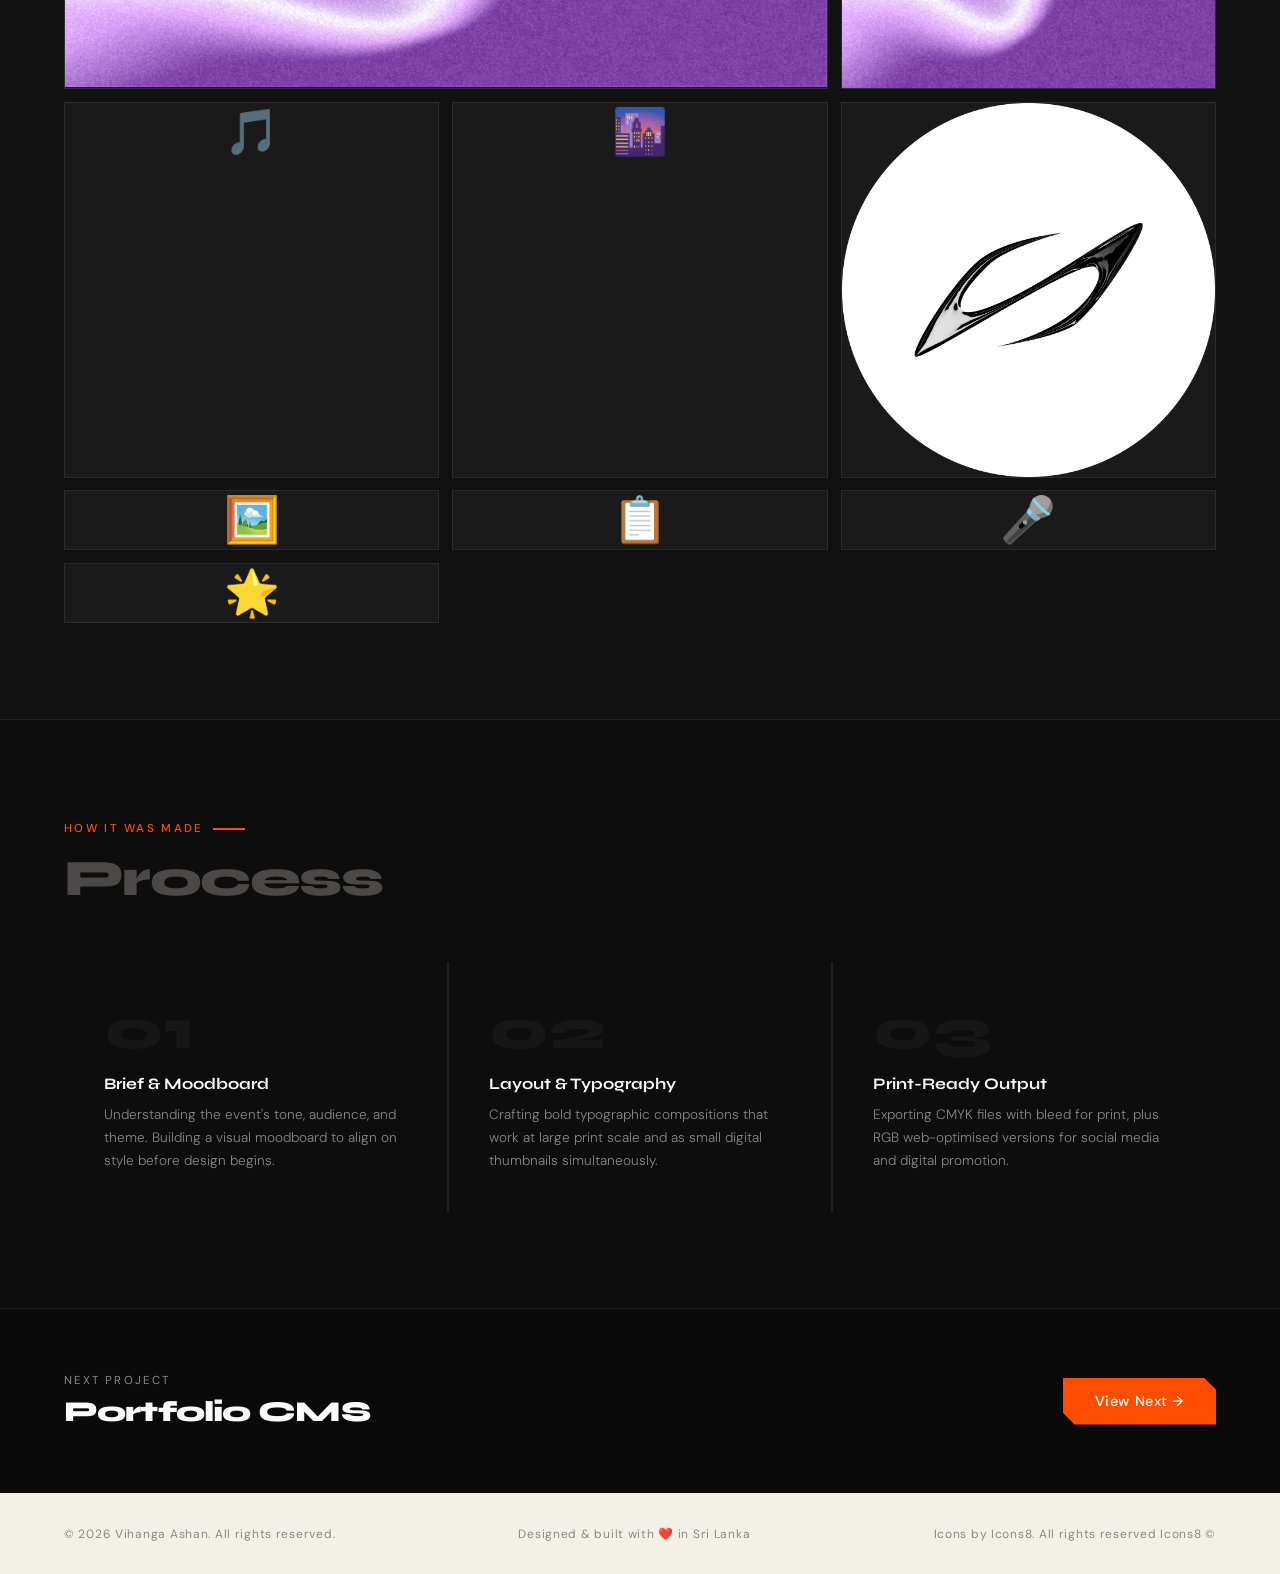
==== commit 20571d4c: "com2" ====
--- a/project-poster.html
+++ b/project-poster.html
@@ -56,11 +56,11 @@
     <div class="section-label">Project Gallery</div>
     <h2 class="section-title pj-gallery-title">Poster Designs</h2>
     <div class="pj-gallery">
-      <div class="pj-gallery-item" onclick="openLb(0,galleryItems)" title="Music Festival Poster — Main"><div class="pj-gallery-inner">🎨</div><div class="pj-gallery-cap">Music Festival Poster — Main</div></div>
-<div class="pj-gallery-item" onclick="openLb(1,galleryItems)" title="Theatre Night Poster"><div class="pj-gallery-inner">🎭</div><div class="pj-gallery-cap">Theatre Night Poster</div></div>
+      <div class="pj-gallery-item" onclick="openLb(0,galleryItems)" title="Music Festival Poster — Main"><div class="pj-gallery-inner"><img src="poster1 work.png"></div><div class="pj-gallery-cap">Music Festival Poster — Main</div></div>
+<div class="pj-gallery-item" onclick="openLb(1,galleryItems)" title="Theatre Night Poster"><div class="pj-gallery-inner"><img src="poster work.png"> </div><div class="pj-gallery-cap">Theatre Night Poster</div></div>
 <div class="pj-gallery-item" onclick="openLb(2,galleryItems)" title="Concert Series — Vol. 1"><div class="pj-gallery-inner">🎵</div><div class="pj-gallery-cap">Concert Series — Vol. 1</div></div>
 <div class="pj-gallery-item" onclick="openLb(3,galleryItems)" title="City Arts Poster"><div class="pj-gallery-inner">🌆</div><div class="pj-gallery-cap">City Arts Poster</div></div>
-<div class="pj-gallery-item" onclick="openLb(4,galleryItems)" title="Cultural Fair Poster"><div class="pj-gallery-inner">🎪</div><div class="pj-gallery-cap">Cultural Fair Poster</div></div>
+<div class="pj-gallery-item" onclick="openLb(4,galleryItems)" title="Cultural Fair Poster"><div class="pj-gallery-inner"><img src="Asset 1.png" alt="myimage"> </div><div class="pj-gallery-cap">Cultural Fair Poster</div></div>
 <div class="pj-gallery-item" onclick="openLb(5,galleryItems)" title="Art Exhibition Flyer"><div class="pj-gallery-inner">🖼️</div><div class="pj-gallery-cap">Art Exhibition Flyer</div></div>
 <div class="pj-gallery-item" onclick="openLb(6,galleryItems)" title="Event Program Cover"><div class="pj-gallery-inner">📋</div><div class="pj-gallery-cap">Event Program Cover</div></div>
 <div class="pj-gallery-item" onclick="openLb(7,galleryItems)" title="Open Mic Night Poster"><div class="pj-gallery-inner">🎤</div><div class="pj-gallery-cap">Open Mic Night Poster</div></div>
--- a/project-page.css
+++ b/project-page.css
@@ -165,7 +165,7 @@
 }
 
 .pj-gallery-inner {
-  aspect-ratio: 4 / 3;
+  aspect-ratio: auto;
   display: flex;
   align-items: center;
   justify-content: center;
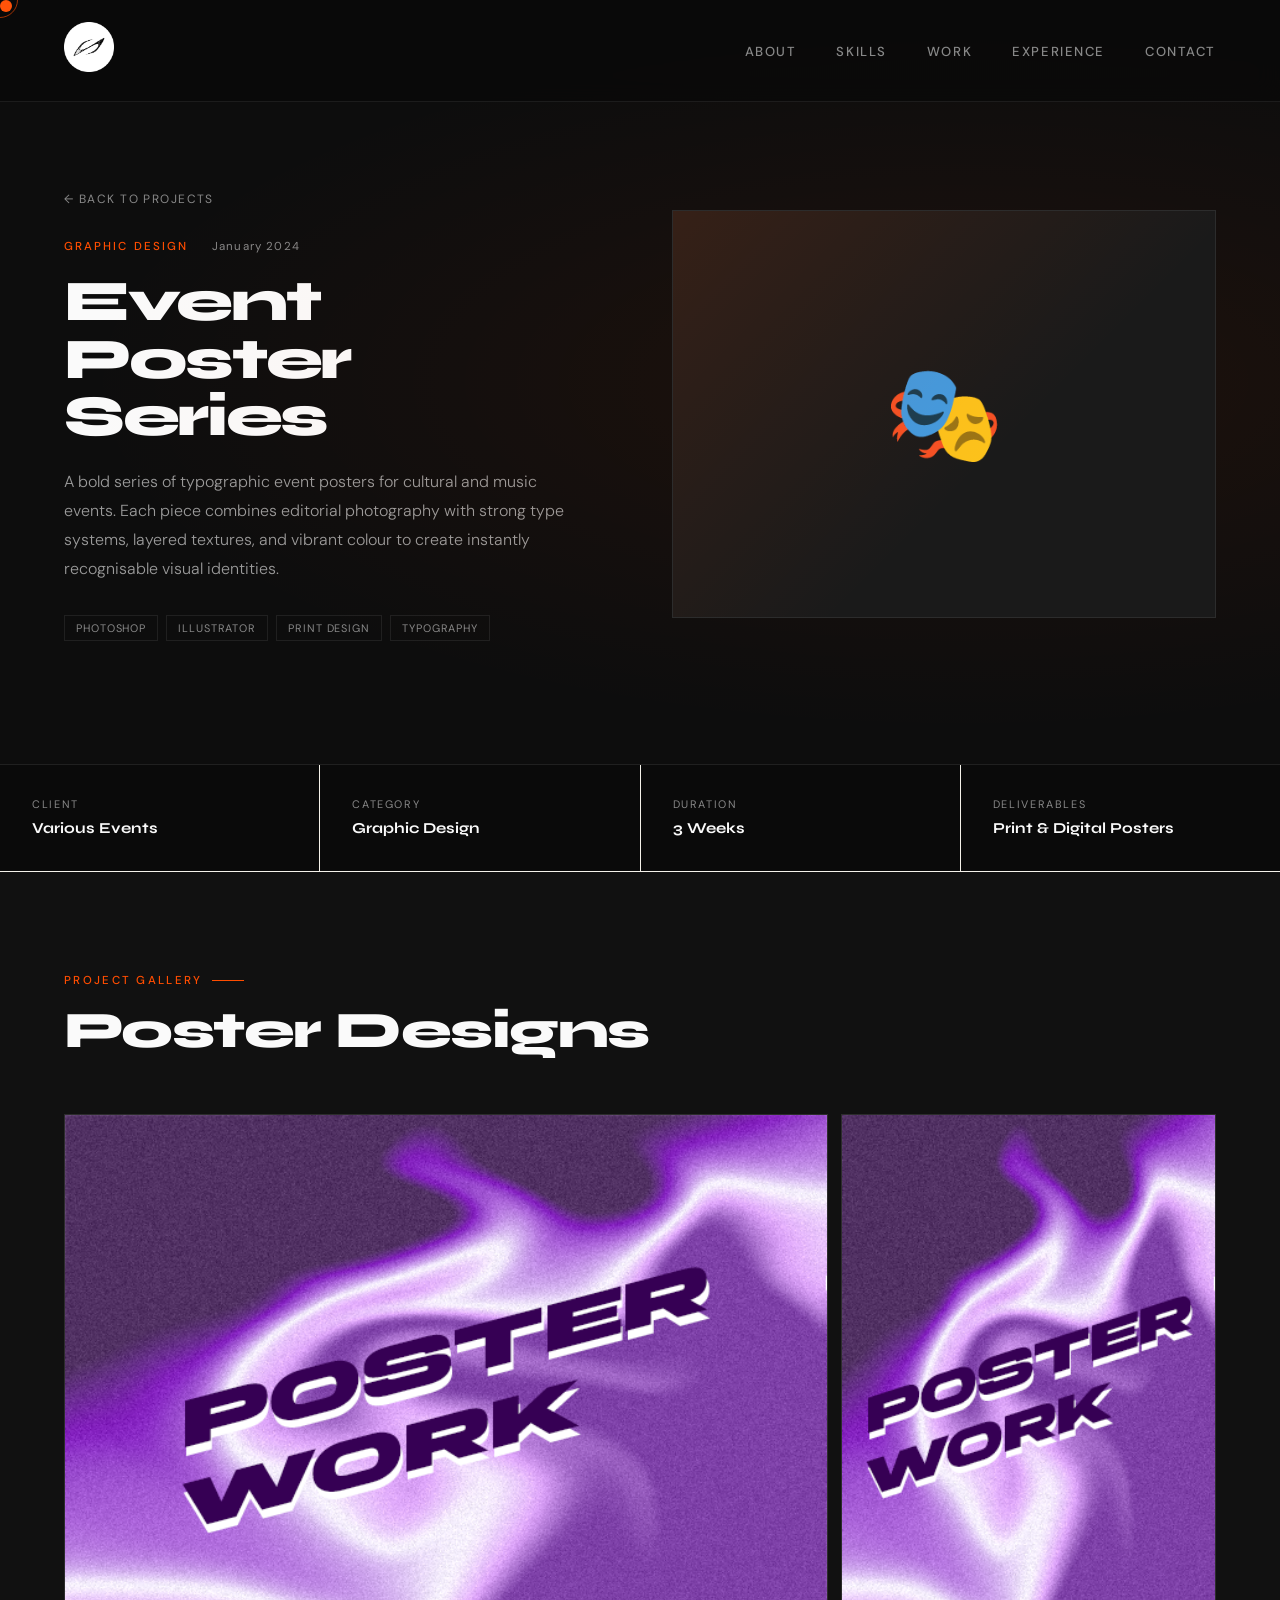
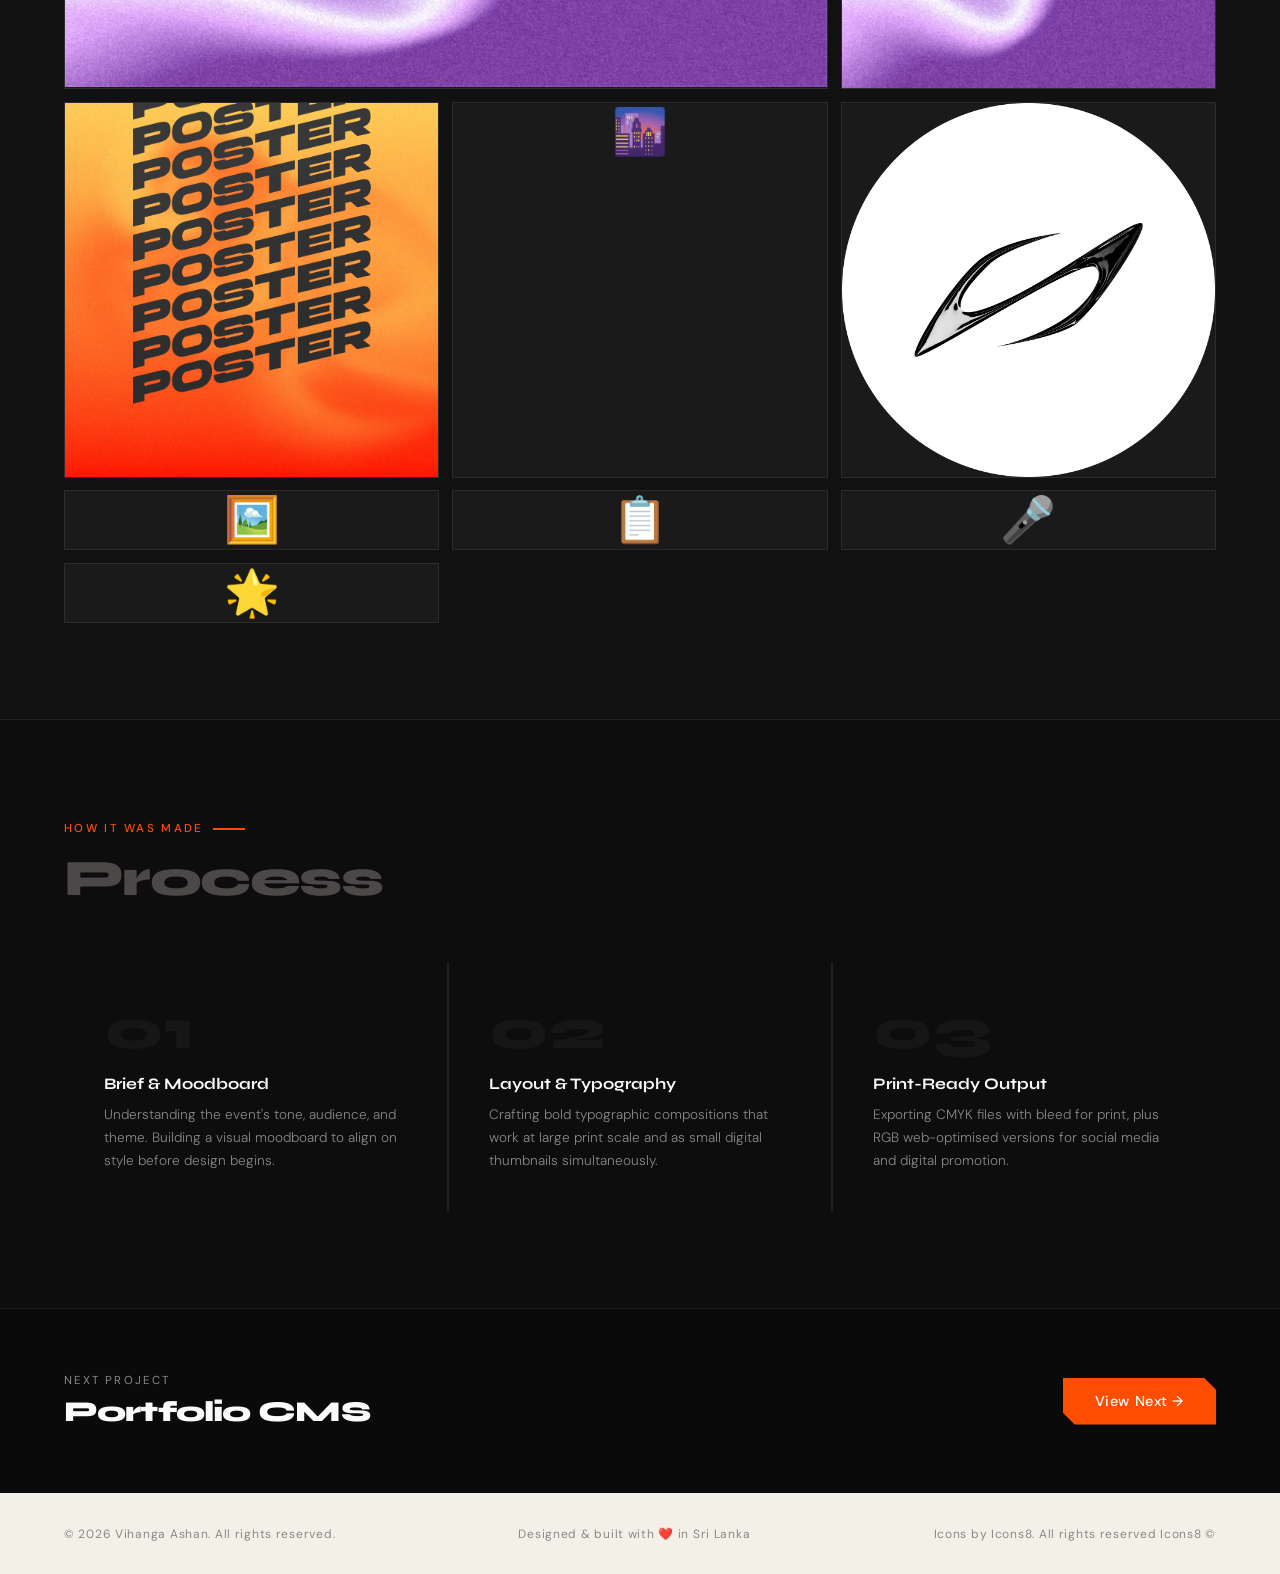
==== commit 02a085f8: "po" ====
--- a/project-poster.html
+++ b/project-poster.html
@@ -57,14 +57,14 @@
     <h2 class="section-title pj-gallery-title">Poster Designs</h2>
     <div class="pj-gallery">
       <div class="pj-gallery-item" onclick="openLb(0,galleryItems)" title="Music Festival Poster — Main"><div class="pj-gallery-inner"><img src="poster1 work.png"></div><div class="pj-gallery-cap">Music Festival Poster — Main</div></div>
-<div class="pj-gallery-item" onclick="openLb(1,galleryItems)" title="Theatre Night Poster"><div class="pj-gallery-inner"><img src="poster work.png"> </div><div class="pj-gallery-cap">Theatre Night Poster</div></div>
-<div class="pj-gallery-item" onclick="openLb(2,galleryItems)" title="Concert Series — Vol. 1"><div class="pj-gallery-inner">🎵</div><div class="pj-gallery-cap">Concert Series — Vol. 1</div></div>
-<div class="pj-gallery-item" onclick="openLb(3,galleryItems)" title="City Arts Poster"><div class="pj-gallery-inner">🌆</div><div class="pj-gallery-cap">City Arts Poster</div></div>
-<div class="pj-gallery-item" onclick="openLb(4,galleryItems)" title="Cultural Fair Poster"><div class="pj-gallery-inner"><img src="Asset 1.png" alt="myimage"> </div><div class="pj-gallery-cap">Cultural Fair Poster</div></div>
-<div class="pj-gallery-item" onclick="openLb(5,galleryItems)" title="Art Exhibition Flyer"><div class="pj-gallery-inner">🖼️</div><div class="pj-gallery-cap">Art Exhibition Flyer</div></div>
-<div class="pj-gallery-item" onclick="openLb(6,galleryItems)" title="Event Program Cover"><div class="pj-gallery-inner">📋</div><div class="pj-gallery-cap">Event Program Cover</div></div>
-<div class="pj-gallery-item" onclick="openLb(7,galleryItems)" title="Open Mic Night Poster"><div class="pj-gallery-inner">🎤</div><div class="pj-gallery-cap">Open Mic Night Poster</div></div>
-<div class="pj-gallery-item" onclick="openLb(8,galleryItems)" title="Gala Dinner Invitation"><div class="pj-gallery-inner">🌟</div><div class="pj-gallery-cap">Gala Dinner Invitation</div></div>
+      <div class="pj-gallery-item" onclick="openLb(1,galleryItems)" title="Theatre Night Poster"><div class="pj-gallery-inner"><img src="poster work.png"> </div><div class="pj-gallery-cap">Theatre Night Poster</div></div>
+      <div class="pj-gallery-item" onclick="openLb(2,galleryItems)" title="Concert Series — Vol. 1"><div class="pj-gallery-inner"><img src="poster3.png"></div><div class="pj-gallery-cap">Concert Series — Vol. 1</div></div>
+      <div class="pj-gallery-item" onclick="openLb(3,galleryItems)" title="City Arts Poster"><div class="pj-gallery-inner">🌆</div><div class="pj-gallery-cap">City Arts Poster</div></div>
+      <div class="pj-gallery-item" onclick="openLb(4,galleryItems)" title="Cultural Fair Poster"><div class="pj-gallery-inner"><img src="Asset 1.png" alt="myimage"> </div><div class="pj-gallery-cap">Cultural Fair Poster</div></div>
+      <div class="pj-gallery-item" onclick="openLb(5,galleryItems)" title="Art Exhibition Flyer"><div class="pj-gallery-inner">🖼️</div><div class="pj-gallery-cap">Art Exhibition Flyer</div></div>
+      <div class="pj-gallery-item" onclick="openLb(6,galleryItems)" title="Event Program Cover"><div class="pj-gallery-inner">📋</div><div class="pj-gallery-cap">Event Program Cover</div></div>
+      <div class="pj-gallery-item" onclick="openLb(7,galleryItems)" title="Open Mic Night Poster"><div class="pj-gallery-inner">🎤</div><div class="pj-gallery-cap">Open Mic Night Poster</div></div>
+      <div class="pj-gallery-item" onclick="openLb(8,galleryItems)" title="Gala Dinner Invitation"><div class="pj-gallery-inner">🌟</div><div class="pj-gallery-cap">Gala Dinner Invitation</div></div>
     </div>
   </section>
 
@@ -104,8 +104,18 @@
   </footer>
 
   
-<script>const galleryItems = [{"emoji": "\ud83c\udfa8", "caption": "Music Festival Poster \u2014 Main"}, {"emoji": "\ud83c\udfad", "caption": "Theatre Night Poster"}, {"emoji": "\ud83c\udfb5", "caption": "Concert Series \u2014 Vol. 1"}, {"emoji": "\ud83c\udf06", "caption": "City Arts Poster"}, {"emoji": "\ud83c\udfaa", "caption": "Cultural Fair Poster"}, {"emoji": "\ud83d\uddbc\ufe0f", "caption": "Art Exhibition Flyer"}, {"emoji": "\ud83d\udccb", "caption": "Event Program Cover"}, {"emoji": "\ud83c\udfa4", "caption": "Open Mic Night Poster"}, {"emoji": "\ud83c\udf1f", "caption": "Gala Dinner Invitation"}];</script>
+<!--<script>
+const galleryItems = [{"emoji": "\ud83c\udfa8", "caption": "Music Festival Poster \u2014 Main"}, 
+{"emoji": "\ud83c\udfad", "caption": "Theatre Night Poster"}, 
+{"emoji": "\ud83c\udfb5", "caption": "Concert Series \u2014 Vol. 1"}, 
+{"emoji": "\ud83c\udf06", "caption": "City Arts Poster"}, 
+{"emoji": "\ud83c\udfaa", "caption": "Cultural Fair Poster"}, 
+{"emoji": "\ud83d\uddbc\ufe0f", "caption": "Art Exhibition Flyer"}, 
+{"emoji": "\ud83d\udccb", "caption": "Event Program Cover"}, 
+{"emoji": "\ud83c\udfa4", "caption": "Open Mic Night Poster"},
+{"emoji": "\ud83c\udf1f", "caption": "Gala Dinner Invitation"}];
+</script>-->
 <script src="por.js"></script>
-  <script src="project-page.js"></script>
+<script src="project-page.js"></script>
 </body>
 </html>
